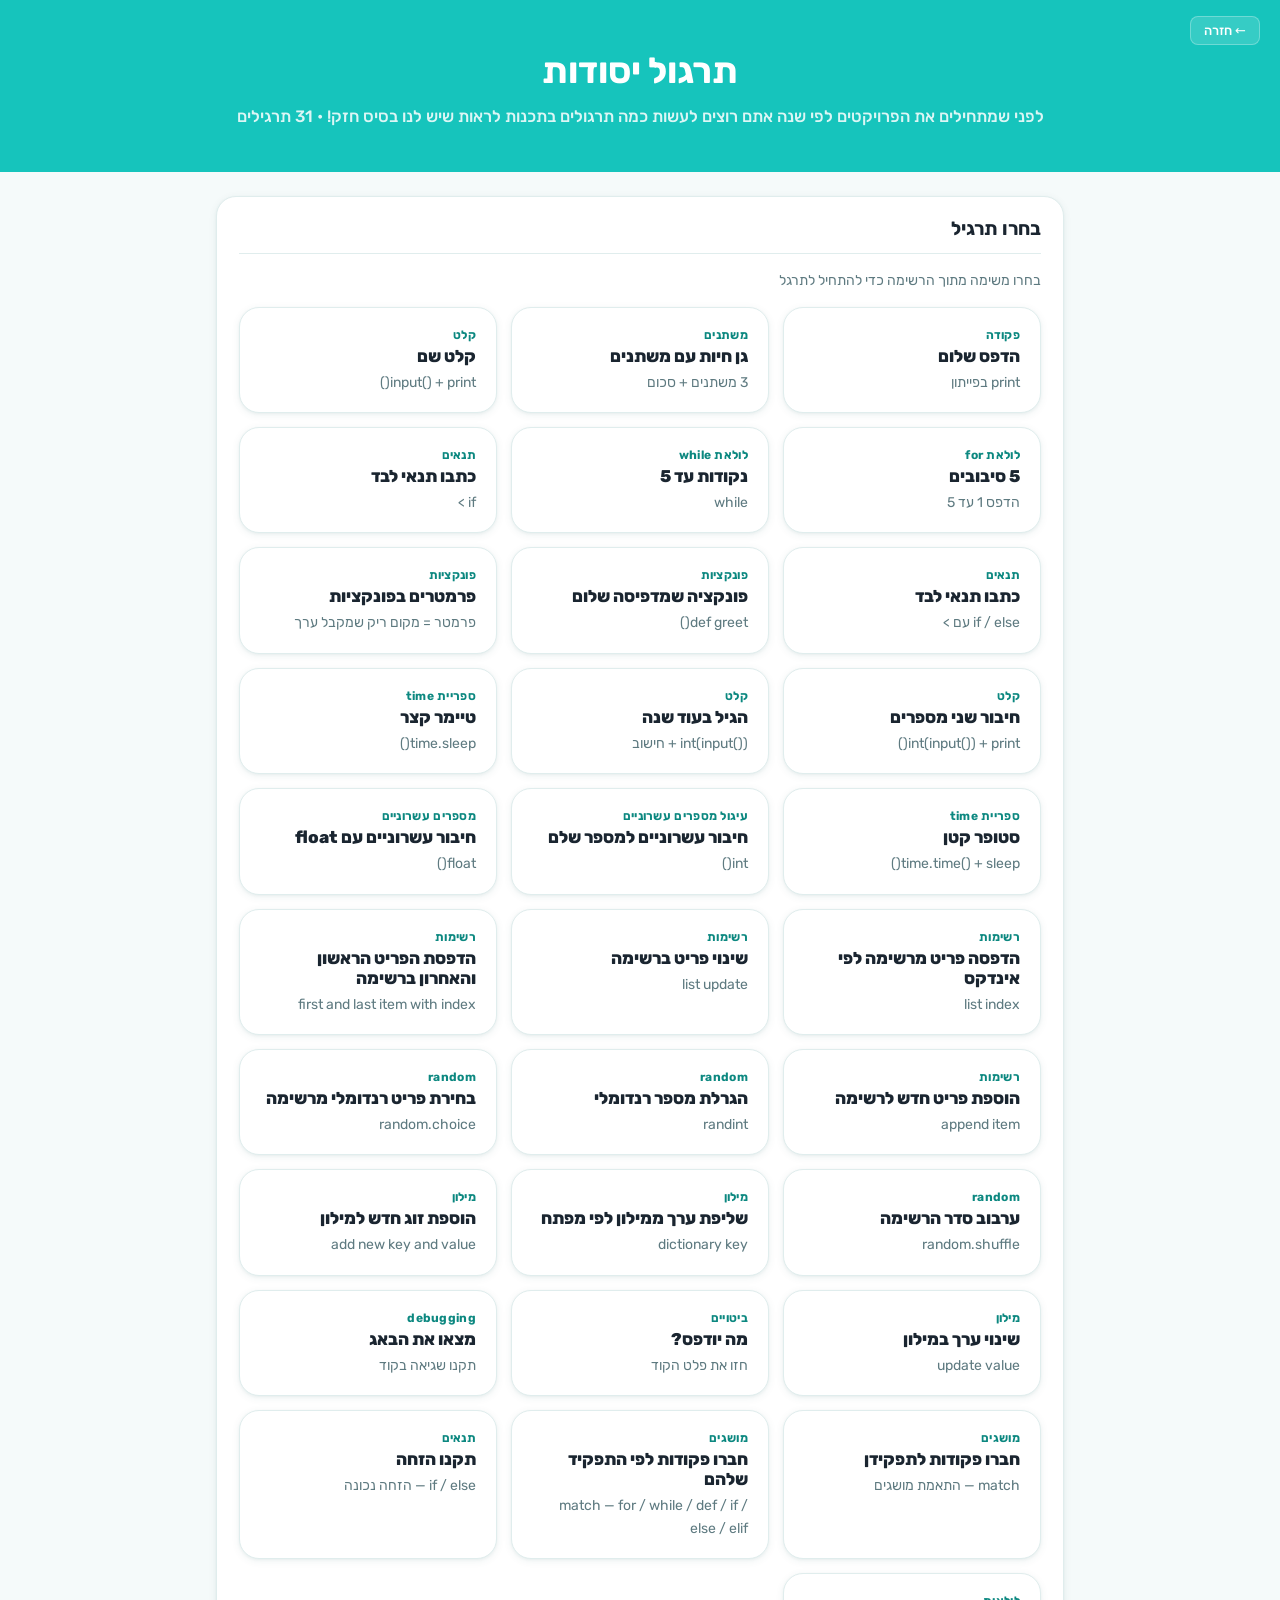
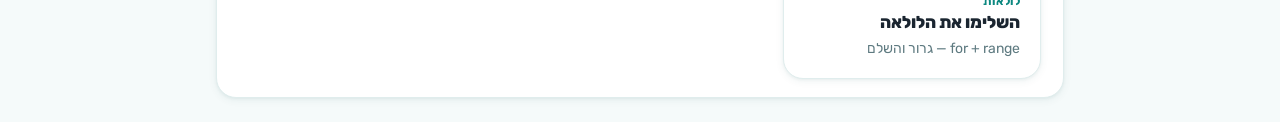
==== category.html @ e2190f3b "Add files via upload" ====
<!doctype html>
<html lang="he" dir="rtl">
<head>
  <meta charset="utf-8" />
  <meta name="viewport" content="width=device-width,initial-scale=1" />
  <title>בחירת תרגיל</title>
  <link rel="preconnect" href="https://fonts.googleapis.com" />
  <link rel="preconnect" href="https://fonts.gstatic.com" crossorigin />
  <link href="https://fonts.googleapis.com/css2?family=Rubik:wght@400;500;700;900&display=swap" rel="stylesheet" />
  <link rel="stylesheet" href="css/style.css" />
</head>
<body>
  <header class="top">
    <a class="link topBack" href="./index.html" onclick="if(history.length>1){history.back();return false}">← חזרה</a>
    <h1 id="catTitle">בחירת תרגיל</h1>
    <p id="catSub" class="sub"></p>
  </header>

  <main class="container">
    <section class="card">
      <h2>בחרו תרגיל</h2>
      <p class="mini" style="margin: 0 0 18px;">בחרו משימה מתוך הרשימה כדי להתחיל לתרגל</p>
      <div id="list" class="grid"></div>
    </section>
  </main>

  <script defer src="data/challenges.js"></script>
  <script defer src="js/category.js"></script>
</body>
</html>
---- css/style.css ----
/* =====================================================
   style.css — MindPlay-style: teal brand + yellow accent
   Hebrew RTL | Kids Programming Platform
   ===================================================== */

:root {
  /* === Teal — main brand color === */
  --teal:        #16C4BC;
  --tealDark:    #0FA59E;
  --tealDarker:  #0C8880;
  --tealBg:      #EAFAFA;
  --tealBorder:  #A5E8E5;

  /* === Yellow — highlight / CTA === */
  --yellow:       #FFD600;
  --yellowHover:  #F5CC00;
  --yellowShadow: #C9A800;
  --yellowText:   #1A1200;
  --yellowBg:     #FFFBE6;
  --yellowBorder: #FFE566;

  /* === Backgrounds === */
  --bg:      #F5FAFA;
  --surface: #FFFFFF;
  --surface2:#F0F7F7;

  /* === Text === */
  --text:   #1A2530;
  --muted:  #5E7A80;
  --muted2: #96B0B5;

  /* === Borders === */
  --border:      #E0EDED;
  --borderHover: #B5D5D5;

  /* === Shadows === */
  --shadow:   0 2px 8px rgba(10,80,80,.07), 0 1px 3px rgba(10,80,80,.05);
  --shadowMd: 0 6px 20px rgba(10,80,80,.10);
  --shadowLg: 0 14px 40px rgba(10,80,80,.13);

  /* === Radii === */
  --r-xl: 20px;
  --r-lg: 14px;
  --r-sm: 8px;

  /* === Status === */
  --good: #059669;
  --warn: #D97706;
  --bad:  #DC2626;

  /* === Category accent colors (for card side-strips) === */
  --cat-basics:      #3B82F6;
  --cat-projects-y1: #10B981;
  --cat-projects-y2: #8B5CF6;
  --cat-projects-y3: #0891B2;
  --cat-mini:        #F59E0B;

  /* Active group accent */
  --accent:       var(--cat-basics);
  --accentBg:     rgba(59,130,246,.08);
  --accentBorder: rgba(59,130,246,.25);
}

body[data-group="basics"]       { --accent: var(--cat-basics);      --accentBg: rgba(59,130,246,.08);  --accentBorder: rgba(59,130,246,.28);  }
body[data-group="projects_y1"]  { --accent: var(--cat-projects-y1); --accentBg: rgba(16,185,129,.08);  --accentBorder: rgba(16,185,129,.28);  }
body[data-group="projects_y2"]  { --accent: var(--cat-projects-y2); --accentBg: rgba(139,92,246,.08);  --accentBorder: rgba(139,92,246,.28);  }
body[data-group="projects_y3"]  { --accent: var(--cat-projects-y3); --accentBg: rgba(8,145,178,.08);   --accentBorder: rgba(8,145,178,.28);   }
body[data-group="mini_projects"] { --accent: var(--cat-mini);        --accentBg: rgba(245,158,11,.08);  --accentBorder: rgba(245,158,11,.28);  }

/* ===== Base ===== */
*, *::before, *::after { box-sizing: border-box; }

body {
  margin: 0;
  font-family: "Rubik", system-ui, Arial;
  color: var(--text);
  background: var(--bg);
  min-height: 100vh;
}

/* ===== Header — teal background ===== */
.top {
  position: relative;
  padding: 48px 24px 40px;
  background: var(--teal);
  text-align: center;
}

/* Back button — absolute top corner (RTL: inline-start = right side) */
.topBack {
  position: absolute;
  top: 16px;
  inset-inline-start: 20px;
}

h1, h2, h3 { margin: 0 0 8px; line-height: 1.25; }

h1 {
  font-size: clamp(22px, 3.5vw, 36px);
  font-weight: 700;
  color: #FFFFFF;
}

/* Home page hero */
body.home .top { padding: 44px 24px 40px; }
body.home .top h1 {
  color: #FFFFFF;
  font-size: clamp(28px, 4.5vw, 48px);
  font-weight: 600;
  line-height: 1.2;
}
body.home .top .sub {
  text-align: center;
  max-width: 920px;
  margin: 20px auto 0;
  font-size: 18px;
  font-weight: 400;
  line-height: 1.65;
}

/* Challenge/category page: white title */
body[data-group] .top h1  { color: #FFFFFF; }
body[data-group] #catTitle { color: #FFFFFF; }
body[data-group] #catSub   { color: rgba(255,255,255,.85); }

h2 { font-size: 16px; font-weight: 600; }
h3 { font-size: 14.5px; font-weight: 500; }

.sub {
  color: rgba(255,255,255,.92);
  margin: 10px 0 0;
  font-size: 16.5px;
  font-weight: 500;
  line-height: 1.75;
}

/* ===== Layout ===== */
.container {
  max-width: 880px;
  margin: 0 auto;
  padding: 24px 16px;
  display: grid;
  gap: 14px;
}

/* ===== Cards ===== */
.card {
  background: var(--surface);
  border: 1.5px solid var(--border);
  border-radius: var(--r-xl);
  padding: 20px 22px 18px;
  box-shadow: var(--shadow);
}

/* Section h2 — flat section header with bottom divider, not interactive */
.card h2 {
  display: block;
  font-size: 19px;
  font-weight: 700;
  color: var(--text);
  letter-spacing: .1px;
  margin: 0 0 18px;
  padding-bottom: 12px;
  border-bottom: 1.5px solid var(--border);
  cursor: default;
  user-select: none;
}

/* When h2 follows a badge row */
.card .row:first-child { margin-top: 0; }
.card .row + h2 { margin-top: 10px; }

/* Colored top accent strip per section type (replaces side borders) */
.card--explain  { border-top: 3px solid var(--teal); }
.card--task     { border-top: 3px solid #F59E0B; }
.card--practice { border-top: 3px solid var(--teal); }
.card--code     { border-top: 3px solid var(--cat-projects-y2); }

/* ===== Text ===== */
.text { color: var(--muted); line-height: 1.85; font-size: 16px; }
.mini { color: var(--muted); font-size: 14px; }

.row {
  display: flex;
  gap: 8px;
  align-items: center;
  flex-wrap: wrap;
  margin-top: 12px;
}

/* ===== Badges — flat metadata chip, not clickable ===== */
.badge {
  display: inline-flex;
  align-items: center;
  gap: 5px;
  padding: 3px 10px;
  border-radius: 6px;
  background: var(--tealBg);
  color: var(--tealDarker);
  font-weight: 600;
  font-size: 12px;
}

/* ===== Feedback area — pre-reserves space so הבא button doesn't jump ===== */
.feedbackArea {
  min-height: 58px;
  margin-top: 10px;
}

/* ===== Buttons ===== */
.btn {
  border: none;
  border-radius: 999px;
  padding: 11px 22px;
  font-weight: 600;
  font-size: 14px;
  font-family: "Rubik", system-ui, Arial;
  cursor: pointer;
  color: #fff;
  background: var(--teal);
  box-shadow: 0 3px 0 var(--tealDarker);
  transition: transform .1s ease, box-shadow .1s ease, filter .1s ease;
}
.btn:hover  { filter: brightness(1.05); transform: translateY(-1px); }
.btn:active { transform: translateY(2px); box-shadow: none; filter: brightness(.96); }

.btnGhost {
  background: var(--surface);
  border: 1.5px solid var(--border);
  color: var(--muted);
  box-shadow: var(--shadow);
}
.btnGhost:hover {
  border-color: var(--teal);
  color: var(--tealDarker);
  background: var(--tealBg);
  filter: none;
  box-shadow: var(--shadow);
}

/* Next / CTA button — yellow */
.btnGreen {
  background: var(--yellow);
  color: var(--yellowText);
  box-shadow: 0 3px 0 var(--yellowShadow);
}
.btnGreen:hover { filter: brightness(1.04); }

/* ===== Link (back button) — on teal header ===== */
.link {
  display: inline-flex;
  align-items: center;
  gap: 6px;
  padding: 6px 13px;
  border-radius: var(--r-sm);
  background: rgba(255,255,255,.14);
  border: 1.5px solid rgba(255,255,255,.28);
  color: #FFFFFF;
  text-decoration: none;
  font-weight: 500;
  font-size: 13px;
  transition: background .13s, border-color .13s;
}
.link:hover { background: rgba(255,255,255,.24); border-color: rgba(255,255,255,.48); }

/* ===== Tile grid ===== */
.grid {
  display: grid;
  grid-template-columns: repeat(auto-fit, minmax(240px, 1fr));
  gap: 14px;
}

.tile {
  background: var(--surface);
  border: 1.5px solid var(--border);
  border-radius: var(--r-xl);
  padding: 20px 20px 18px;
  cursor: pointer;
  text-decoration: none;
  color: inherit;
  text-align: right;
  box-shadow: var(--shadow);
  position: relative;
  overflow: hidden;
  transition: transform .18s ease, box-shadow .18s ease, border-color .18s ease;
}
.tile:hover {
  transform: translateY(-4px);
  box-shadow: var(--shadowLg);
  border-color: var(--teal);
}

/* Colored top strip */
.catTile::before {
  content: "";
  position: absolute;
  top: 0; left: 0; right: 0;
  height: 5px;
  background: var(--teal);
  border-radius: var(--r-xl) var(--r-xl) 0 0;
}
.catTile[data-variant="projects_y1"]::before  { background: var(--cat-projects-y1); }
.catTile[data-variant="projects_y2"]::before  { background: var(--cat-projects-y2); }
.catTile[data-variant="projects_y3"]::before  { background: var(--cat-projects-y3); }
.catTile[data-variant="mini_projects"]::before { background: var(--cat-mini); }

.tile .tag  { color: var(--tealDarker); font-size: 12px; font-weight: 700; letter-spacing: .3px; }
.tile .name { font-weight: 800; font-size: 17px; margin-top: 4px; color: var(--text); }
.tile .desc { color: var(--muted); font-size: 14px; margin-top: 6px; line-height: 1.6; }

.catTop {
  display: flex;
  gap: 12px;
  align-items: center;
  margin-bottom: 10px;
  margin-top: 6px;
}
.catIcon {
  width: 50px; height: 50px;
  border-radius: 14px;
  display: grid;
  place-items: center;
  font-size: 28px;
  background: var(--tealBg);
  border: 1.5px solid var(--tealBorder);
  flex-shrink: 0;
}
.catTile[data-variant="projects_y1"] .catIcon { background: rgba(16,185,129,.10);  border-color: rgba(16,185,129,.30); }
.catTile[data-variant="projects_y2"] .catIcon { background: rgba(139,92,246,.10);  border-color: rgba(139,92,246,.30); }
.catTile[data-variant="projects_y3"] .catIcon { background: rgba(8,145,178,.10);   border-color: rgba(8,145,178,.30);  }
.catTile[data-variant="mini_projects"] .catIcon { background: rgba(245,158,11,.10); border-color: rgba(245,158,11,.30); }

/* ===== Code areas (keep dark — standard) ===== */
.editor {
  width: 100%;
  min-height: 190px;
  border-radius: var(--r-lg);
  border: 1.5px solid #2D3748;
  background: #1A202C;
  color: #E2E8F0;
  padding: 14px;
  box-shadow: inset 0 2px 8px rgba(0,0,0,.20);
  font-family: ui-monospace, SFMono-Regular, Menlo, Monaco, Consolas, monospace;
  font-size: 14px;
  direction: ltr;
  text-align: left;
  unicode-bidi: plaintext;
  resize: vertical;
}

.output {
  background: #1A202C;
  border: 1.5px solid #2D3748;
  border-radius: var(--r-lg);
  padding: 12px 14px;
  min-height: 70px;
  overflow: auto;
  color: #E2E8F0;
  direction: ltr;
  text-align: left;
  unicode-bidi: plaintext;
  font-family: ui-monospace, Menlo, Consolas, monospace;
  font-size: 13.5px;
}

pre, code {
  direction: ltr;
  text-align: left;
  unicode-bidi: plaintext;
  font-family: ui-monospace, Menlo, Consolas, monospace;
}

code {
  background: var(--tealBg);
  color: var(--tealDarker);
  padding: 2px 6px;
  border-radius: 5px;
  font-size: .91em;
  border: 1px solid var(--tealBorder);
}

/* ===== Hint / Solution ===== */
.hint {
  margin-top: 12px;
  border-radius: var(--r-lg);
  padding: 12px 16px;
  border: 1.5px solid var(--yellowBorder);
  background: var(--yellowBg);
  color: var(--yellowText);
  font-size: 14px;
  line-height: 1.75;
}
.solution {
  margin-top: 12px;
  border-radius: var(--r-lg);
  padding: 12px 16px;
  border: 1.5px solid var(--border);
  background: var(--surface2);
  color: var(--text);
  font-size: 13.5px;
  line-height: 1.75;
}

.hidden { display: none; }

/* ===== Status ===== */
.status { font-weight: 800; min-height: 22px; font-size: 14px; }
.status.good { color: var(--good); }
.status.bad  { color: var(--bad);  }

/* ===== Run bar ===== */
.runBar { margin-top: 12px; display: flex; flex-direction: column; gap: 10px; }
.runButtonsRow {
  display: flex;
  align-items: center;
  justify-content: space-between;
  gap: 10px;
  width: 100%;
  flex-wrap: wrap;
}
.runLeft, .runRight { display: flex; align-items: center; gap: 8px; flex-wrap: wrap; }

/* ===== Drag & Drop / Order ===== */
.orderWrap { display: grid; gap: 8px; margin-top: 10px; }

.orderItem {
  display: flex;
  align-items: center;
  gap: 10px;
  padding: 10px 14px;
  border-radius: var(--r-lg);
  border: 1.5px solid var(--border);
  background: var(--surface);
  box-shadow: var(--shadow);
  cursor: grab;
  user-select: none;
  transition: box-shadow .12s, border-color .12s, transform .12s;
}
.orderItem:active { cursor: grabbing; }
.orderItem:hover  { box-shadow: var(--shadowMd); border-color: var(--teal); transform: translateY(-1px); }

.orderGrip {
  width: 32px; height: 32px;
  border-radius: 9px;
  border: 1.5px solid var(--yellowBorder);
  background: var(--yellowBg);
  display: grid;
  place-items: center;
  font-weight: 900;
  color: var(--yellowText);
  font-size: 13px;
  flex-shrink: 0;
}

.orderCode {
  flex: 1;
  font-size: 14px;
  color: var(--text);
  direction: ltr;
  text-align: left;
  unicode-bidi: plaintext;
  font-family: ui-monospace, Menlo, Consolas, monospace;
}

/* Match rows: disable drag hover effects */
.orderItem.matchRow:hover {
  transform: none;
  border-color: var(--border);
  box-shadow: var(--shadow);
}

.orderItem.dragOver {
  outline: 2px dashed var(--teal);
  outline-offset: 2px;
  background: var(--tealBg);
}

.orderActions {
  display: flex;
  justify-content: flex-end;
  margin-top: 10px;
  gap: 8px;
}

/* ===== Progress dots ===== */
#progressDots { display: flex; gap: 6px; justify-content: center; margin-top: 10px; flex-wrap: wrap; }
.dot {
  width: 10px; height: 10px;
  border-radius: 50%;
  background: var(--border);
  transition: background .2s, transform .2s;
  flex-shrink: 0;
}
.dot.done    { background: var(--teal); }
.dot.current { background: var(--yellow); transform: scale(1.3); box-shadow: 0 0 0 3px var(--yellowBg); }
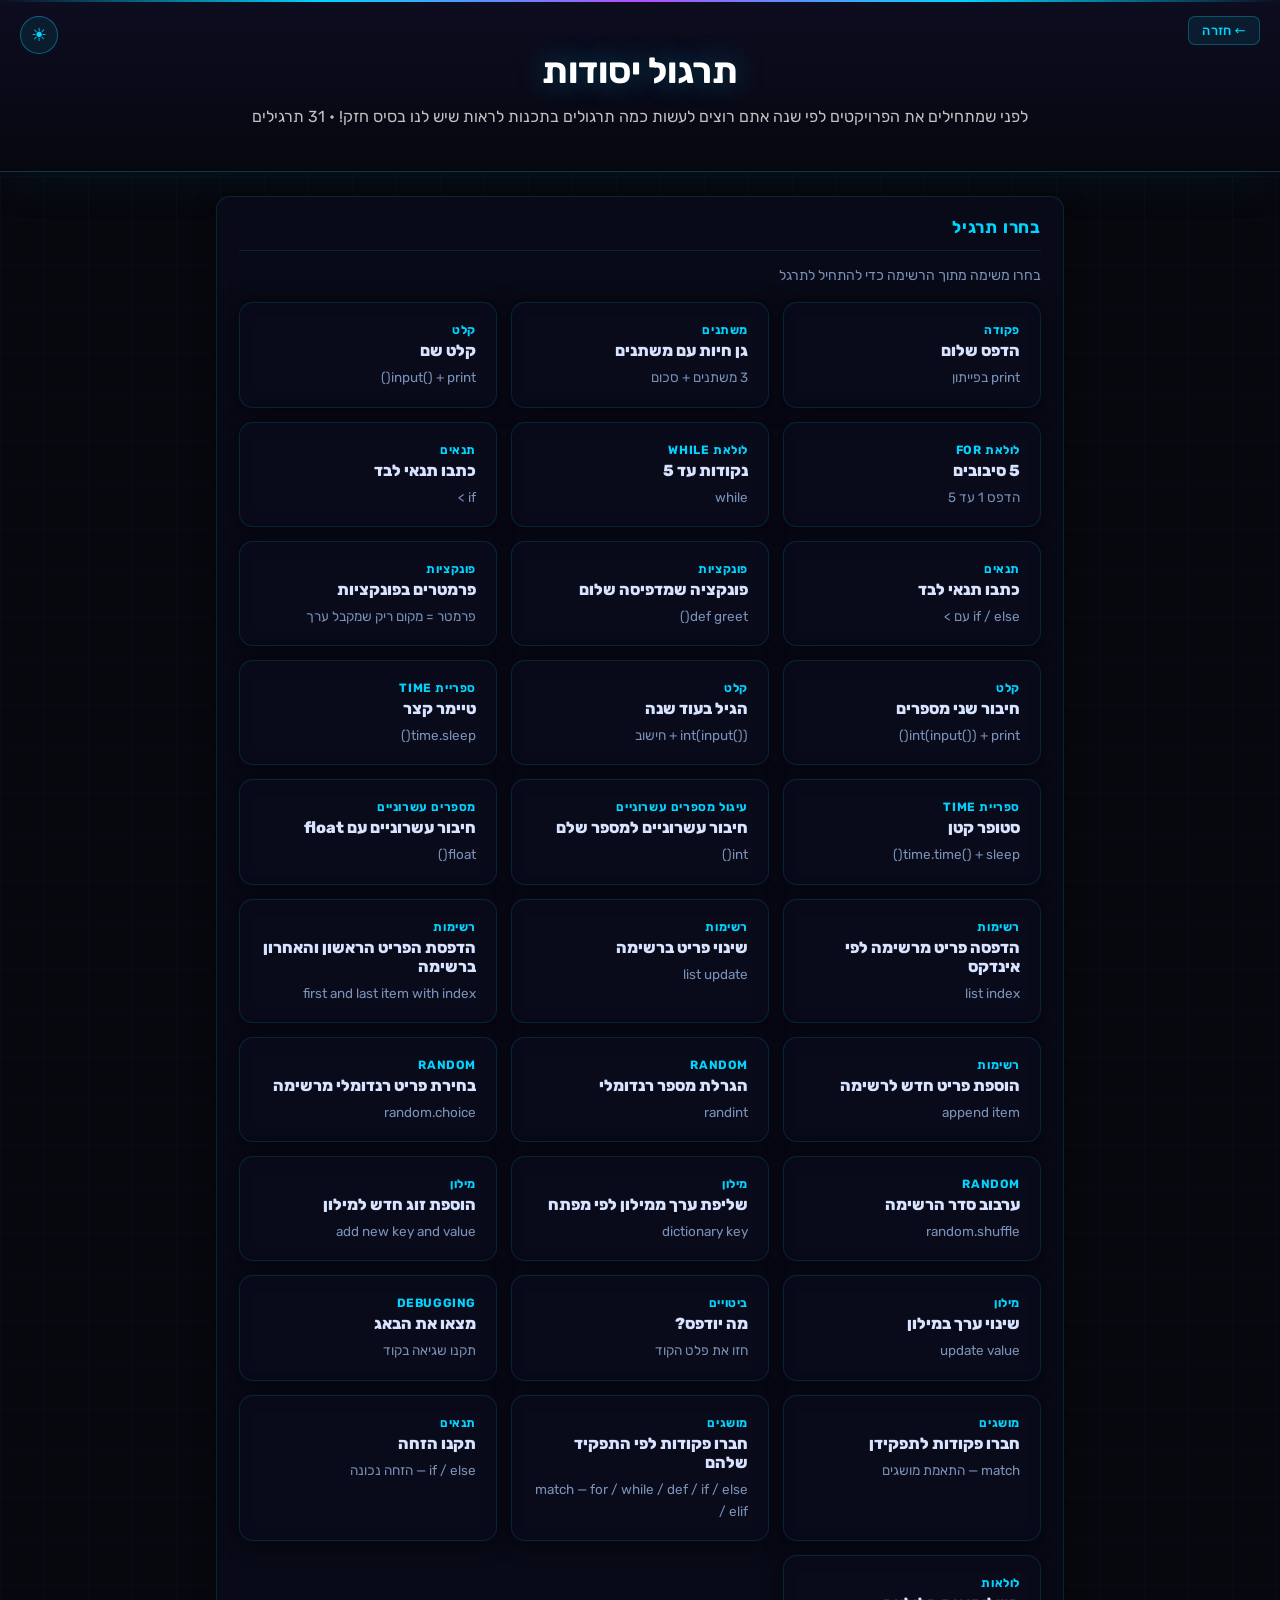
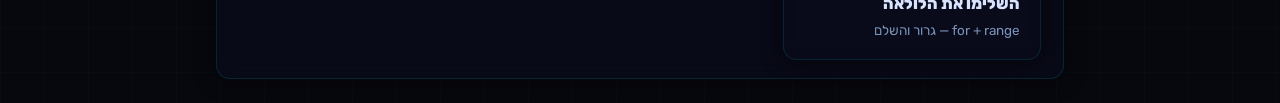
==== commit 34b0ee3a: "Add dark/light theme toggle button - New js/theme.js: injects ☀/🌑 toggle button into every page head" ====
--- a/category.html
+++ b/category.html
@@ -8,6 +8,7 @@
   <link rel="preconnect" href="https://fonts.gstatic.com" crossorigin />
   <link href="https://fonts.googleapis.com/css2?family=Rubik:wght@400;500;700;900&display=swap" rel="stylesheet" />
   <link rel="stylesheet" href="css/style.css" />
+  <script>document.documentElement.setAttribute("data-theme",localStorage.getItem("mindplay-theme")||"dark");</script>
 </head>
 <body>
   <header class="top">
@@ -26,5 +27,6 @@
 
   <script defer src="data/challenges.js"></script>
   <script defer src="js/category.js"></script>
+  <script src="js/theme.js"></script>
 </body>
 </html>
--- a/css/style.css
+++ b/css/style.css
@@ -1,71 +1,71 @@
 /* =====================================================
-   style.css — MindPlay-style: teal brand + yellow accent
+   style.css — Futuristic Black Design
    Hebrew RTL | Kids Programming Platform
    ===================================================== */
 
 :root {
-  /* === Teal — main brand color === */
-  --teal:        #16C4BC;
-  --tealDark:    #0FA59E;
-  --tealDarker:  #0C8880;
-  --tealBg:      #EAFAFA;
-  --tealBorder:  #A5E8E5;
-
-  /* === Yellow — highlight / CTA === */
-  --yellow:       #FFD600;
-  --yellowHover:  #F5CC00;
-  --yellowShadow: #C9A800;
-  --yellowText:   #1A1200;
-  --yellowBg:     #FFFBE6;
-  --yellowBorder: #FFE566;
+  /* === Neon Cyan — main brand color === */
+  --teal:        #00D4FF;
+  --tealDark:    #00AACC;
+  --tealDarker:  #0088AA;
+  --tealBg:      rgba(0,212,255,.07);
+  --tealBorder:  rgba(0,212,255,.25);
+
+  /* === Neon Gold — highlight / CTA === */
+  --yellow:       #FFE500;
+  --yellowHover:  #FFD000;
+  --yellowShadow: rgba(255,229,0,.5);
+  --yellowText:   #0A0A0F;
+  --yellowBg:     rgba(255,229,0,.08);
+  --yellowBorder: rgba(255,229,0,.30);
 
   /* === Backgrounds === */
-  --bg:      #F5FAFA;
-  --surface: #FFFFFF;
-  --surface2:#F0F7F7;
+  --bg:      #07070E;
+  --surface: rgba(255,255,255,.03);
+  --surface2: rgba(255,255,255,.015);
 
   /* === Text === */
-  --text:   #1A2530;
-  --muted:  #5E7A80;
-  --muted2: #96B0B5;
+  --text:   #D8E4FF;
+  --muted:  #7A92B8;
+  --muted2: #4A607A;
 
   /* === Borders === */
-  --border:      #E0EDED;
-  --borderHover: #B5D5D5;
-
-  /* === Shadows === */
-  --shadow:   0 2px 8px rgba(10,80,80,.07), 0 1px 3px rgba(10,80,80,.05);
-  --shadowMd: 0 6px 20px rgba(10,80,80,.10);
-  --shadowLg: 0 14px 40px rgba(10,80,80,.13);
+  --border:      rgba(0,212,255,.13);
+  --borderHover: rgba(0,212,255,.45);
+
+  /* === Shadows (neon glow) === */
+  --shadow:   0 2px 20px rgba(0,0,0,.6), 0 0 1px rgba(0,212,255,.15);
+  --shadowMd: 0 6px 30px rgba(0,0,0,.7), 0 0 20px rgba(0,212,255,.12);
+  --shadowLg: 0 14px 50px rgba(0,0,0,.8), 0 0 40px rgba(0,212,255,.18);
 
   /* === Radii === */
-  --r-xl: 20px;
-  --r-lg: 14px;
-  --r-sm: 8px;
+  --r-xl: 14px;
+  --r-lg: 10px;
+  --r-sm: 7px;
 
   /* === Status === */
-  --good: #059669;
-  --warn: #D97706;
-  --bad:  #DC2626;
-
-  /* === Category accent colors (for card side-strips) === */
-  --cat-basics:      #3B82F6;
-  --cat-projects-y1: #10B981;
-  --cat-projects-y2: #8B5CF6;
-  --cat-projects-y3: #0891B2;
-  --cat-mini:        #F59E0B;
+  --good: #00FF88;
+  --warn: #FFB800;
+  --bad:  #FF4466;
+
+  /* === Category accent colors (neon) === */
+  --cat-basics:       #00D4FF;
+  --cat-projects-y1:  #00FF88;
+  --cat-projects-y2:  #B44FFF;
+  --cat-projects-y3:  #00AAFF;
+  --cat-mini:         #FF8C00;
 
   /* Active group accent */
   --accent:       var(--cat-basics);
-  --accentBg:     rgba(59,130,246,.08);
-  --accentBorder: rgba(59,130,246,.25);
-}
-
-body[data-group="basics"]       { --accent: var(--cat-basics);      --accentBg: rgba(59,130,246,.08);  --accentBorder: rgba(59,130,246,.28);  }
-body[data-group="projects_y1"]  { --accent: var(--cat-projects-y1); --accentBg: rgba(16,185,129,.08);  --accentBorder: rgba(16,185,129,.28);  }
-body[data-group="projects_y2"]  { --accent: var(--cat-projects-y2); --accentBg: rgba(139,92,246,.08);  --accentBorder: rgba(139,92,246,.28);  }
-body[data-group="projects_y3"]  { --accent: var(--cat-projects-y3); --accentBg: rgba(8,145,178,.08);   --accentBorder: rgba(8,145,178,.28);   }
-body[data-group="mini_projects"] { --accent: var(--cat-mini);        --accentBg: rgba(245,158,11,.08);  --accentBorder: rgba(245,158,11,.28);  }
+  --accentBg:     rgba(0,212,255,.07);
+  --accentBorder: rgba(0,212,255,.25);
+}
+
+body[data-group="basics"]        { --accent: var(--cat-basics);      --accentBg: rgba(0,212,255,.07);   --accentBorder: rgba(0,212,255,.28);   }
+body[data-group="projects_y1"]   { --accent: var(--cat-projects-y1); --accentBg: rgba(0,255,136,.07);   --accentBorder: rgba(0,255,136,.28);   }
+body[data-group="projects_y2"]   { --accent: var(--cat-projects-y2); --accentBg: rgba(180,79,255,.07);  --accentBorder: rgba(180,79,255,.28);  }
+body[data-group="projects_y3"]   { --accent: var(--cat-projects-y3); --accentBg: rgba(0,170,255,.07);   --accentBorder: rgba(0,170,255,.28);   }
+body[data-group="mini_projects"] { --accent: var(--cat-mini);        --accentBg: rgba(255,140,0,.07);   --accentBorder: rgba(255,140,0,.28);   }
 
 /* ===== Base ===== */
 *, *::before, *::after { box-sizing: border-box; }
@@ -75,15 +75,36 @@
   font-family: "Rubik", system-ui, Arial;
   color: var(--text);
   background: var(--bg);
+  background-image:
+    linear-gradient(rgba(0,212,255,.025) 1px, transparent 1px),
+    linear-gradient(90deg, rgba(0,212,255,.025) 1px, transparent 1px);
+  background-size: 44px 44px;
   min-height: 100vh;
 }
 
-/* ===== Header — teal background ===== */
+/* ===== Header — futuristic dark ===== */
 .top {
   position: relative;
   padding: 48px 24px 40px;
-  background: var(--teal);
+  background: linear-gradient(180deg, #0D0D20 0%, #070710 100%);
   text-align: center;
+  border-bottom: 1px solid rgba(0,212,255,.2);
+  box-shadow: 0 0 60px rgba(0,212,255,.08);
+}
+
+/* Animated top glow line */
+.top::before {
+  content: "";
+  position: absolute;
+  top: 0; left: 0; right: 0;
+  height: 2px;
+  background: linear-gradient(90deg, transparent, #00D4FF, #B44FFF, #00D4FF, transparent);
+  animation: glowLine 4s ease-in-out infinite;
+}
+
+@keyframes glowLine {
+  0%, 100% { opacity: .6; }
+  50%       { opacity: 1; }
 }
 
 /* Back button — absolute top corner (RTL: inline-start = right side) */
@@ -99,21 +120,26 @@
   font-size: clamp(22px, 3.5vw, 36px);
   font-weight: 700;
   color: #FFFFFF;
+  text-shadow: 0 0 30px rgba(0,212,255,.4);
 }
 
 /* Home page hero */
 body.home .top { padding: 44px 24px 40px; }
 body.home .top h1 {
-  color: #FFFFFF;
+  background: linear-gradient(135deg, #00D4FF 0%, #B44FFF 50%, #00D4FF 100%);
+  -webkit-background-clip: text;
+  -webkit-text-fill-color: transparent;
+  background-clip: text;
   font-size: clamp(28px, 4.5vw, 48px);
-  font-weight: 600;
+  font-weight: 700;
   line-height: 1.2;
+  filter: drop-shadow(0 0 20px rgba(0,212,255,.4));
 }
 body.home .top .sub {
   text-align: center;
   max-width: 920px;
   margin: 20px auto 0;
-  font-size: 18px;
+  font-size: 17px;
   font-weight: 400;
   line-height: 1.65;
 }
@@ -121,16 +147,16 @@
 /* Challenge/category page: white title */
 body[data-group] .top h1  { color: #FFFFFF; }
 body[data-group] #catTitle { color: #FFFFFF; }
-body[data-group] #catSub   { color: rgba(255,255,255,.85); }
+body[data-group] #catSub   { color: rgba(255,255,255,.75); }
 
 h2 { font-size: 16px; font-weight: 600; }
 h3 { font-size: 14.5px; font-weight: 500; }
 
 .sub {
-  color: rgba(255,255,255,.92);
+  color: rgba(180,210,255,.80);
   margin: 10px 0 0;
-  font-size: 16.5px;
-  font-weight: 500;
+  font-size: 16px;
+  font-weight: 400;
   line-height: 1.75;
 }
 
@@ -145,23 +171,31 @@
 
 /* ===== Cards ===== */
 .card {
-  background: var(--surface);
-  border: 1.5px solid var(--border);
+  background: rgba(10,12,28,.7);
+  border: 1px solid var(--border);
   border-radius: var(--r-xl);
   padding: 20px 22px 18px;
   box-shadow: var(--shadow);
-}
-
-/* Section h2 — flat section header with bottom divider, not interactive */
+  backdrop-filter: blur(12px);
+  -webkit-backdrop-filter: blur(12px);
+  transition: border-color .2s, box-shadow .2s;
+}
+.card:hover {
+  border-color: rgba(0,212,255,.25);
+  box-shadow: var(--shadowMd);
+}
+
+/* Section h2 — flat section header */
 .card h2 {
   display: block;
-  font-size: 19px;
+  font-size: 17px;
   font-weight: 700;
-  color: var(--text);
-  letter-spacing: .1px;
-  margin: 0 0 18px;
+  color: var(--teal);
+  letter-spacing: .8px;
+  text-transform: uppercase;
+  margin: 0 0 16px;
   padding-bottom: 12px;
-  border-bottom: 1.5px solid var(--border);
+  border-bottom: 1px solid var(--border);
   cursor: default;
   user-select: none;
 }
@@ -170,11 +204,11 @@
 .card .row:first-child { margin-top: 0; }
 .card .row + h2 { margin-top: 10px; }
 
-/* Colored top accent strip per section type (replaces side borders) */
-.card--explain  { border-top: 3px solid var(--teal); }
-.card--task     { border-top: 3px solid #F59E0B; }
-.card--practice { border-top: 3px solid var(--teal); }
-.card--code     { border-top: 3px solid var(--cat-projects-y2); }
+/* Colored neon top accent strip per section type */
+.card--explain  { border-top: 2px solid var(--teal);           box-shadow: var(--shadow), 0 -4px 20px rgba(0,212,255,.1); }
+.card--task     { border-top: 2px solid #FF8C00;                box-shadow: var(--shadow), 0 -4px 20px rgba(255,140,0,.1); }
+.card--practice { border-top: 2px solid var(--teal);           box-shadow: var(--shadow), 0 -4px 20px rgba(0,212,255,.1); }
+.card--code     { border-top: 2px solid var(--cat-projects-y2); box-shadow: var(--shadow), 0 -4px 20px rgba(180,79,255,.1); }
 
 /* ===== Text ===== */
 .text { color: var(--muted); line-height: 1.85; font-size: 16px; }
@@ -188,7 +222,7 @@
   margin-top: 12px;
 }
 
-/* ===== Badges — flat metadata chip, not clickable ===== */
+/* ===== Badges ===== */
 .badge {
   display: inline-flex;
   align-items: center;
@@ -196,12 +230,14 @@
   padding: 3px 10px;
   border-radius: 6px;
   background: var(--tealBg);
-  color: var(--tealDarker);
+  border: 1px solid var(--tealBorder);
+  color: var(--teal);
   font-weight: 600;
   font-size: 12px;
-}
-
-/* ===== Feedback area — pre-reserves space so הבא button doesn't jump ===== */
+  letter-spacing: .3px;
+}
+
+/* ===== Feedback area ===== */
 .feedbackArea {
   min-height: 58px;
   margin-top: 10px;
@@ -209,59 +245,75 @@
 
 /* ===== Buttons ===== */
 .btn {
-  border: none;
-  border-radius: 999px;
-  padding: 11px 22px;
+  border: 1px solid rgba(0,212,255,.5);
+  border-radius: var(--r-sm);
+  padding: 10px 22px;
   font-weight: 600;
   font-size: 14px;
   font-family: "Rubik", system-ui, Arial;
+  letter-spacing: .4px;
   cursor: pointer;
-  color: #fff;
-  background: var(--teal);
-  box-shadow: 0 3px 0 var(--tealDarker);
-  transition: transform .1s ease, box-shadow .1s ease, filter .1s ease;
-}
-.btn:hover  { filter: brightness(1.05); transform: translateY(-1px); }
-.btn:active { transform: translateY(2px); box-shadow: none; filter: brightness(.96); }
+  color: var(--teal);
+  background: rgba(0,212,255,.08);
+  box-shadow: 0 0 12px rgba(0,212,255,.15), inset 0 0 12px rgba(0,212,255,.04);
+  transition: background .15s, box-shadow .15s, transform .1s, border-color .15s;
+}
+.btn:hover {
+  background: rgba(0,212,255,.16);
+  border-color: rgba(0,212,255,.8);
+  box-shadow: 0 0 24px rgba(0,212,255,.35), inset 0 0 16px rgba(0,212,255,.08);
+  transform: translateY(-1px);
+}
+.btn:active { transform: translateY(1px); box-shadow: 0 0 8px rgba(0,212,255,.2); }
 
 .btnGhost {
-  background: var(--surface);
-  border: 1.5px solid var(--border);
+  background: rgba(255,255,255,.04);
+  border: 1px solid rgba(255,255,255,.12);
   color: var(--muted);
-  box-shadow: var(--shadow);
+  box-shadow: none;
 }
 .btnGhost:hover {
-  border-color: var(--teal);
-  color: var(--tealDarker);
-  background: var(--tealBg);
-  filter: none;
-  box-shadow: var(--shadow);
-}
-
-/* Next / CTA button — yellow */
+  border-color: rgba(0,212,255,.45);
+  color: var(--teal);
+  background: rgba(0,212,255,.06);
+  box-shadow: 0 0 14px rgba(0,212,255,.18);
+}
+
+/* Next / CTA button — neon gold */
 .btnGreen {
-  background: var(--yellow);
-  color: var(--yellowText);
-  box-shadow: 0 3px 0 var(--yellowShadow);
-}
-.btnGreen:hover { filter: brightness(1.04); }
-
-/* ===== Link (back button) — on teal header ===== */
+  background: rgba(255,229,0,.1);
+  border-color: rgba(255,229,0,.5);
+  color: var(--yellow);
+  box-shadow: 0 0 14px rgba(255,229,0,.2), inset 0 0 10px rgba(255,229,0,.05);
+}
+.btnGreen:hover {
+  background: rgba(255,229,0,.18);
+  border-color: rgba(255,229,0,.8);
+  box-shadow: 0 0 28px rgba(255,229,0,.35), inset 0 0 14px rgba(255,229,0,.08);
+  color: var(--yellow);
+}
+
+/* ===== Link (back button) — on dark header ===== */
 .link {
   display: inline-flex;
   align-items: center;
   gap: 6px;
   padding: 6px 13px;
   border-radius: var(--r-sm);
-  background: rgba(255,255,255,.14);
-  border: 1.5px solid rgba(255,255,255,.28);
-  color: #FFFFFF;
+  background: rgba(0,212,255,.08);
+  border: 1px solid rgba(0,212,255,.3);
+  color: var(--teal);
   text-decoration: none;
   font-weight: 500;
   font-size: 13px;
-  transition: background .13s, border-color .13s;
-}
-.link:hover { background: rgba(255,255,255,.24); border-color: rgba(255,255,255,.48); }
+  letter-spacing: .3px;
+  transition: background .13s, border-color .13s, box-shadow .13s;
+}
+.link:hover {
+  background: rgba(0,212,255,.16);
+  border-color: rgba(0,212,255,.65);
+  box-shadow: 0 0 16px rgba(0,212,255,.25);
+}
 
 /* ===== Tile grid ===== */
 .grid {
@@ -271,8 +323,8 @@
 }
 
 .tile {
-  background: var(--surface);
-  border: 1.5px solid var(--border);
+  background: rgba(10,12,28,.65);
+  border: 1px solid var(--border);
   border-radius: var(--r-xl);
   padding: 20px 20px 18px;
   cursor: pointer;
@@ -282,31 +334,44 @@
   box-shadow: var(--shadow);
   position: relative;
   overflow: hidden;
-  transition: transform .18s ease, box-shadow .18s ease, border-color .18s ease;
+  backdrop-filter: blur(10px);
+  -webkit-backdrop-filter: blur(10px);
+  transition: transform .2s ease, box-shadow .2s ease, border-color .2s ease;
+}
+.tile::after {
+  content: "";
+  position: absolute;
+  inset: 0;
+  background: linear-gradient(135deg, rgba(0,212,255,.04) 0%, transparent 60%);
+  pointer-events: none;
+  opacity: 0;
+  transition: opacity .2s;
 }
 .tile:hover {
-  transform: translateY(-4px);
+  transform: translateY(-5px);
   box-shadow: var(--shadowLg);
-  border-color: var(--teal);
-}
-
-/* Colored top strip */
+  border-color: var(--accent);
+}
+.tile:hover::after { opacity: 1; }
+
+/* Neon colored top strip */
 .catTile::before {
   content: "";
   position: absolute;
   top: 0; left: 0; right: 0;
-  height: 5px;
+  height: 2px;
   background: var(--teal);
-  border-radius: var(--r-xl) var(--r-xl) 0 0;
-}
-.catTile[data-variant="projects_y1"]::before  { background: var(--cat-projects-y1); }
-.catTile[data-variant="projects_y2"]::before  { background: var(--cat-projects-y2); }
-.catTile[data-variant="projects_y3"]::before  { background: var(--cat-projects-y3); }
-.catTile[data-variant="mini_projects"]::before { background: var(--cat-mini); }
-
-.tile .tag  { color: var(--tealDarker); font-size: 12px; font-weight: 700; letter-spacing: .3px; }
-.tile .name { font-weight: 800; font-size: 17px; margin-top: 4px; color: var(--text); }
-.tile .desc { color: var(--muted); font-size: 14px; margin-top: 6px; line-height: 1.6; }
+  box-shadow: 0 0 10px var(--teal), 0 0 20px var(--teal);
+}
+.catTile[data-variant="basics"]::before        { background: var(--cat-basics);      box-shadow: 0 0 10px var(--cat-basics),      0 0 20px var(--cat-basics); }
+.catTile[data-variant="projects_y1"]::before   { background: var(--cat-projects-y1); box-shadow: 0 0 10px var(--cat-projects-y1), 0 0 20px var(--cat-projects-y1); }
+.catTile[data-variant="projects_y2"]::before   { background: var(--cat-projects-y2); box-shadow: 0 0 10px var(--cat-projects-y2), 0 0 20px var(--cat-projects-y2); }
+.catTile[data-variant="projects_y3"]::before   { background: var(--cat-projects-y3); box-shadow: 0 0 10px var(--cat-projects-y3), 0 0 20px var(--cat-projects-y3); }
+.catTile[data-variant="mini_projects"]::before { background: var(--cat-mini);        box-shadow: 0 0 10px var(--cat-mini),        0 0 20px var(--cat-mini); }
+
+.tile .tag  { color: var(--teal); font-size: 12px; font-weight: 700; letter-spacing: .6px; text-transform: uppercase; }
+.tile .name { font-weight: 800; font-size: 16px; margin-top: 4px; color: var(--text); }
+.tile .desc { color: var(--muted); font-size: 13.5px; margin-top: 6px; line-height: 1.65; }
 
 .catTop {
   display: flex;
@@ -317,50 +382,58 @@
 }
 .catIcon {
   width: 50px; height: 50px;
-  border-radius: 14px;
+  border-radius: 12px;
   display: grid;
   place-items: center;
-  font-size: 28px;
+  font-size: 26px;
   background: var(--tealBg);
-  border: 1.5px solid var(--tealBorder);
+  border: 1px solid var(--tealBorder);
   flex-shrink: 0;
-}
-.catTile[data-variant="projects_y1"] .catIcon { background: rgba(16,185,129,.10);  border-color: rgba(16,185,129,.30); }
-.catTile[data-variant="projects_y2"] .catIcon { background: rgba(139,92,246,.10);  border-color: rgba(139,92,246,.30); }
-.catTile[data-variant="projects_y3"] .catIcon { background: rgba(8,145,178,.10);   border-color: rgba(8,145,178,.30);  }
-.catTile[data-variant="mini_projects"] .catIcon { background: rgba(245,158,11,.10); border-color: rgba(245,158,11,.30); }
-
-/* ===== Code areas (keep dark — standard) ===== */
+  box-shadow: 0 0 12px rgba(0,212,255,.1);
+}
+.catTile[data-variant="projects_y1"] .catIcon  { background: rgba(0,255,136,.07);   border-color: rgba(0,255,136,.25);   box-shadow: 0 0 12px rgba(0,255,136,.1); }
+.catTile[data-variant="projects_y2"] .catIcon  { background: rgba(180,79,255,.07);  border-color: rgba(180,79,255,.25);  box-shadow: 0 0 12px rgba(180,79,255,.1); }
+.catTile[data-variant="projects_y3"] .catIcon  { background: rgba(0,170,255,.07);   border-color: rgba(0,170,255,.25);   box-shadow: 0 0 12px rgba(0,170,255,.1); }
+.catTile[data-variant="mini_projects"] .catIcon { background: rgba(255,140,0,.07);   border-color: rgba(255,140,0,.25);   box-shadow: 0 0 12px rgba(255,140,0,.1); }
+
+/* ===== Code areas (dark terminal style) ===== */
 .editor {
   width: 100%;
   min-height: 190px;
   border-radius: var(--r-lg);
-  border: 1.5px solid #2D3748;
-  background: #1A202C;
-  color: #E2E8F0;
+  border: 1px solid rgba(0,212,255,.2);
+  background: #030610;
+  color: #B8F0FF;
   padding: 14px;
-  box-shadow: inset 0 2px 8px rgba(0,0,0,.20);
+  box-shadow: inset 0 2px 12px rgba(0,0,0,.5), 0 0 20px rgba(0,212,255,.05);
   font-family: ui-monospace, SFMono-Regular, Menlo, Monaco, Consolas, monospace;
   font-size: 14px;
   direction: ltr;
   text-align: left;
   unicode-bidi: plaintext;
   resize: vertical;
+  transition: border-color .2s, box-shadow .2s;
+}
+.editor:focus {
+  outline: none;
+  border-color: rgba(0,212,255,.5);
+  box-shadow: inset 0 2px 12px rgba(0,0,0,.5), 0 0 20px rgba(0,212,255,.12);
 }
 
 .output {
-  background: #1A202C;
-  border: 1.5px solid #2D3748;
+  background: #030610;
+  border: 1px solid rgba(0,212,255,.15);
   border-radius: var(--r-lg);
   padding: 12px 14px;
   min-height: 70px;
   overflow: auto;
-  color: #E2E8F0;
+  color: #00FF88;
   direction: ltr;
   text-align: left;
   unicode-bidi: plaintext;
   font-family: ui-monospace, Menlo, Consolas, monospace;
   font-size: 13.5px;
+  box-shadow: inset 0 2px 12px rgba(0,0,0,.5);
 }
 
 pre, code {
@@ -371,12 +444,12 @@
 }
 
 code {
-  background: var(--tealBg);
-  color: var(--tealDarker);
+  background: rgba(0,212,255,.07);
+  color: var(--teal);
   padding: 2px 6px;
   border-radius: 5px;
   font-size: .91em;
-  border: 1px solid var(--tealBorder);
+  border: 1px solid rgba(0,212,255,.2);
 }
 
 /* ===== Hint / Solution ===== */
@@ -384,9 +457,9 @@
   margin-top: 12px;
   border-radius: var(--r-lg);
   padding: 12px 16px;
-  border: 1.5px solid var(--yellowBorder);
-  background: var(--yellowBg);
-  color: var(--yellowText);
+  border: 1px solid rgba(255,229,0,.25);
+  background: rgba(255,229,0,.05);
+  color: rgba(255,220,50,.9);
   font-size: 14px;
   line-height: 1.75;
 }
@@ -394,9 +467,9 @@
   margin-top: 12px;
   border-radius: var(--r-lg);
   padding: 12px 16px;
-  border: 1.5px solid var(--border);
+  border: 1px solid var(--border);
   background: var(--surface2);
-  color: var(--text);
+  color: var(--muted);
   font-size: 13.5px;
   line-height: 1.75;
 }
@@ -405,8 +478,8 @@
 
 /* ===== Status ===== */
 .status { font-weight: 800; min-height: 22px; font-size: 14px; }
-.status.good { color: var(--good); }
-.status.bad  { color: var(--bad);  }
+.status.good { color: var(--good); text-shadow: 0 0 12px rgba(0,255,136,.5); }
+.status.bad  { color: var(--bad);  text-shadow: 0 0 12px rgba(255,68,102,.5); }
 
 /* ===== Run bar ===== */
 .runBar { margin-top: 12px; display: flex; flex-direction: column; gap: 10px; }
@@ -429,33 +502,38 @@
   gap: 10px;
   padding: 10px 14px;
   border-radius: var(--r-lg);
-  border: 1.5px solid var(--border);
-  background: var(--surface);
+  border: 1px solid var(--border);
+  background: rgba(10,12,30,.8);
   box-shadow: var(--shadow);
   cursor: grab;
   user-select: none;
   transition: box-shadow .12s, border-color .12s, transform .12s;
 }
 .orderItem:active { cursor: grabbing; }
-.orderItem:hover  { box-shadow: var(--shadowMd); border-color: var(--teal); transform: translateY(-1px); }
+.orderItem:hover  {
+  box-shadow: 0 0 20px rgba(0,212,255,.15);
+  border-color: rgba(0,212,255,.4);
+  transform: translateY(-1px);
+}
 
 .orderGrip {
   width: 32px; height: 32px;
-  border-radius: 9px;
-  border: 1.5px solid var(--yellowBorder);
-  background: var(--yellowBg);
+  border-radius: 8px;
+  border: 1px solid rgba(255,229,0,.3);
+  background: rgba(255,229,0,.07);
   display: grid;
   place-items: center;
   font-weight: 900;
-  color: var(--yellowText);
+  color: var(--yellow);
   font-size: 13px;
   flex-shrink: 0;
+  box-shadow: 0 0 8px rgba(255,229,0,.1);
 }
 
 .orderCode {
   flex: 1;
   font-size: 14px;
-  color: var(--text);
+  color: #B8F0FF;
   direction: ltr;
   text-align: left;
   unicode-bidi: plaintext;
@@ -470,9 +548,10 @@
 }
 
 .orderItem.dragOver {
-  outline: 2px dashed var(--teal);
+  outline: 1px dashed var(--teal);
   outline-offset: 2px;
-  background: var(--tealBg);
+  background: rgba(0,212,255,.05);
+  box-shadow: 0 0 20px rgba(0,212,255,.2);
 }
 
 .orderActions {
@@ -487,9 +566,338 @@
 .dot {
   width: 10px; height: 10px;
   border-radius: 50%;
+  background: rgba(255,255,255,.1);
+  border: 1px solid rgba(255,255,255,.1);
+  transition: background .2s, transform .2s, box-shadow .2s;
+  flex-shrink: 0;
+}
+.dot.done    {
+  background: var(--teal);
+  border-color: var(--teal);
+  box-shadow: 0 0 8px rgba(0,212,255,.5);
+}
+.dot.current {
+  background: var(--yellow);
+  border-color: var(--yellow);
+  transform: scale(1.4);
+  box-shadow: 0 0 10px rgba(255,229,0,.7), 0 0 20px rgba(255,229,0,.3);
+}
+
+/* ===== Theme Toggle Button ===== */
+#themeToggle {
+  position: absolute;
+  top: 16px;
+  left: 20px;
+  width: 38px;
+  height: 38px;
+  border-radius: 50%;
+  border: 1px solid rgba(0,212,255,.4);
+  background: rgba(0,212,255,.08);
+  color: #00D4FF;
+  font-size: 18px;
+  cursor: pointer;
+  display: grid;
+  place-items: center;
+  transition: background .15s, box-shadow .15s, border-color .15s;
+  z-index: 10;
+  flex-shrink: 0;
+}
+#themeToggle:hover {
+  background: rgba(0,212,255,.18);
+  border-color: rgba(0,212,255,.75);
+  box-shadow: 0 0 18px rgba(0,212,255,.35);
+}
+
+/* =====================================================
+   Light Theme Overrides  (html[data-theme="light"])
+   ===================================================== */
+
+html[data-theme="light"] {
+  --teal:        #16C4BC;
+  --tealDark:    #0FA59E;
+  --tealDarker:  #0C8880;
+  --tealBg:      #EAFAFA;
+  --tealBorder:  #A5E8E5;
+
+  --yellow:       #FFD600;
+  --yellowHover:  #F5CC00;
+  --yellowShadow: #C9A800;
+  --yellowText:   #1A1200;
+  --yellowBg:     #FFFBE6;
+  --yellowBorder: #FFE566;
+
+  --bg:      #F5FAFA;
+  --surface: #FFFFFF;
+  --surface2: #F0F7F7;
+
+  --text:   #1A2530;
+  --muted:  #5E7A80;
+  --muted2: #96B0B5;
+
+  --border:      #E0EDED;
+  --borderHover: #B5D5D5;
+
+  --shadow:   0 2px 8px rgba(10,80,80,.07), 0 1px 3px rgba(10,80,80,.05);
+  --shadowMd: 0 6px 20px rgba(10,80,80,.10);
+  --shadowLg: 0 14px 40px rgba(10,80,80,.13);
+
+  --r-xl: 20px;
+  --r-lg: 14px;
+  --r-sm: 8px;
+
+  --good: #059669;
+  --warn: #D97706;
+  --bad:  #DC2626;
+
+  --cat-basics:       #3B82F6;
+  --cat-projects-y1:  #10B981;
+  --cat-projects-y2:  #8B5CF6;
+  --cat-projects-y3:  #0891B2;
+  --cat-mini:         #F59E0B;
+
+  --accent:       var(--cat-basics);
+  --accentBg:     rgba(59,130,246,.08);
+  --accentBorder: rgba(59,130,246,.25);
+}
+
+/* Body: remove grid pattern */
+html[data-theme="light"] body {
+  background-image: none;
+}
+
+/* Header: solid teal */
+html[data-theme="light"] .top {
+  background: var(--teal);
+  border-bottom: none;
+  box-shadow: none;
+}
+html[data-theme="light"] .top::before { display: none; }
+
+/* Headings */
+html[data-theme="light"] h1 { text-shadow: none; }
+
+html[data-theme="light"] body.home .top h1 {
+  background: none;
+  -webkit-background-clip: unset;
+  -webkit-text-fill-color: #FFFFFF;
+  background-clip: unset;
+  filter: none;
+  color: #FFFFFF;
+  font-size: clamp(28px, 4.5vw, 48px);
+  font-weight: 600;
+}
+
+html[data-theme="light"] .sub { color: rgba(255,255,255,.92); }
+
+/* Cards: white, no glassmorphism */
+html[data-theme="light"] .card {
+  background: var(--surface);
+  border: 1.5px solid var(--border);
+  backdrop-filter: none;
+  -webkit-backdrop-filter: none;
+}
+html[data-theme="light"] .card:hover {
+  border-color: var(--borderHover);
+  box-shadow: var(--shadowMd);
+}
+html[data-theme="light"] .card h2 {
+  color: var(--text);
+  letter-spacing: .1px;
+  text-transform: none;
+  border-bottom-color: var(--border);
+}
+html[data-theme="light"] .card--explain  { border-top: 3px solid var(--teal);              box-shadow: var(--shadow); }
+html[data-theme="light"] .card--task     { border-top: 3px solid #F59E0B;                   box-shadow: var(--shadow); }
+html[data-theme="light"] .card--practice { border-top: 3px solid var(--teal);              box-shadow: var(--shadow); }
+html[data-theme="light"] .card--code     { border-top: 3px solid var(--cat-projects-y2);   box-shadow: var(--shadow); }
+
+/* Tiles: white, no glassmorphism */
+html[data-theme="light"] .tile {
+  background: var(--surface);
+  border: 1.5px solid var(--border);
+  backdrop-filter: none;
+  -webkit-backdrop-filter: none;
+}
+html[data-theme="light"] .tile::after { display: none; }
+html[data-theme="light"] .tile:hover {
+  transform: translateY(-4px);
+  box-shadow: var(--shadowLg);
+  border-color: var(--teal);
+}
+
+/* Cat tile strips: solid color, no glow */
+html[data-theme="light"] .catTile::before                           { height: 5px; box-shadow: none; background: var(--teal); }
+html[data-theme="light"] .catTile[data-variant="projects_y1"]::before  { background: var(--cat-projects-y1); }
+html[data-theme="light"] .catTile[data-variant="projects_y2"]::before  { background: var(--cat-projects-y2); }
+html[data-theme="light"] .catTile[data-variant="projects_y3"]::before  { background: var(--cat-projects-y3); }
+html[data-theme="light"] .catTile[data-variant="mini_projects"]::before { background: var(--cat-mini); }
+
+html[data-theme="light"] .tile .tag  { color: var(--tealDarker); text-transform: none; letter-spacing: .3px; }
+html[data-theme="light"] .tile .name { color: var(--text); }
+
+/* Cat icons: teal bg, no glow */
+html[data-theme="light"] .catIcon                                        { background: var(--tealBg);              border: 1.5px solid var(--tealBorder);         box-shadow: none; }
+html[data-theme="light"] .catTile[data-variant="projects_y1"]  .catIcon  { background: rgba(16,185,129,.10);  border-color: rgba(16,185,129,.30);  box-shadow: none; }
+html[data-theme="light"] .catTile[data-variant="projects_y2"]  .catIcon  { background: rgba(139,92,246,.10);  border-color: rgba(139,92,246,.30);  box-shadow: none; }
+html[data-theme="light"] .catTile[data-variant="projects_y3"]  .catIcon  { background: rgba(8,145,178,.10);   border-color: rgba(8,145,178,.30);   box-shadow: none; }
+html[data-theme="light"] .catTile[data-variant="mini_projects"] .catIcon { background: rgba(245,158,11,.10);  border-color: rgba(245,158,11,.30);  box-shadow: none; }
+
+/* Buttons: solid teal */
+html[data-theme="light"] .btn {
+  border: none;
+  border-radius: 999px;
+  color: #fff;
+  background: var(--teal);
+  box-shadow: 0 3px 0 var(--tealDarker);
+}
+html[data-theme="light"] .btn:hover {
+  background: var(--teal);
+  border-color: transparent;
+  box-shadow: 0 3px 0 var(--tealDarker);
+  filter: brightness(1.05);
+}
+html[data-theme="light"] .btn:active {
+  transform: translateY(2px);
+  box-shadow: none;
+  filter: brightness(.96);
+}
+
+html[data-theme="light"] .btnGhost {
+  background: var(--surface);
+  border: 1.5px solid var(--border);
+  color: var(--muted);
+  box-shadow: var(--shadow);
+}
+html[data-theme="light"] .btnGhost:hover {
+  border-color: var(--teal);
+  color: var(--tealDarker);
+  background: var(--tealBg);
+  box-shadow: var(--shadow);
+  filter: none;
+}
+
+html[data-theme="light"] .btnGreen {
+  background: var(--yellow);
+  color: var(--yellowText);
+  border: none;
+  box-shadow: 0 3px 0 var(--yellowShadow);
+}
+html[data-theme="light"] .btnGreen:hover {
+  background: var(--yellowHover);
+  color: var(--yellowText);
+  filter: brightness(1.04);
+  box-shadow: 0 3px 0 var(--yellowShadow);
+}
+
+/* Back link */
+html[data-theme="light"] .link {
+  background: rgba(255,255,255,.14);
+  border: 1.5px solid rgba(255,255,255,.28);
+  color: #FFFFFF;
+  box-shadow: none;
+}
+html[data-theme="light"] .link:hover {
+  background: rgba(255,255,255,.26);
+  border-color: rgba(255,255,255,.55);
+  box-shadow: none;
+}
+
+/* Theme toggle on light header */
+html[data-theme="light"] #themeToggle {
+  border: 1.5px solid rgba(255,255,255,.38);
+  background: rgba(255,255,255,.15);
+  color: #FFFFFF;
+  box-shadow: none;
+}
+html[data-theme="light"] #themeToggle:hover {
+  background: rgba(255,255,255,.28);
+  border-color: rgba(255,255,255,.65);
+  box-shadow: none;
+}
+
+/* Badge */
+html[data-theme="light"] .badge {
+  background: var(--tealBg);
+  border: none;
+  color: var(--tealDarker);
+}
+
+/* Code editor / output: keep dark but with light-appropriate border */
+html[data-theme="light"] .editor {
+  background: #1A202C;
+  border: 1.5px solid #2D3748;
+  color: #E2E8F0;
+  box-shadow: inset 0 2px 8px rgba(0,0,0,.2);
+}
+html[data-theme="light"] .editor:focus {
+  border-color: var(--teal);
+  box-shadow: inset 0 2px 8px rgba(0,0,0,.2);
+}
+html[data-theme="light"] .output {
+  background: #1A202C;
+  border: 1.5px solid #2D3748;
+  color: #E2E8F0;
+  box-shadow: none;
+}
+
+/* Inline code */
+html[data-theme="light"] code {
+  background: var(--tealBg);
+  color: var(--tealDarker);
+  border: 1px solid var(--tealBorder);
+}
+
+/* Hint / Solution */
+html[data-theme="light"] .hint {
+  border: 1.5px solid var(--yellowBorder);
+  background: var(--yellowBg);
+  color: var(--yellowText);
+}
+html[data-theme="light"] .solution {
+  background: var(--surface2);
+  border-color: var(--border);
+  color: var(--text);
+}
+
+/* Status */
+html[data-theme="light"] .status.good { text-shadow: none; }
+html[data-theme="light"] .status.bad  { text-shadow: none; }
+
+/* Order items */
+html[data-theme="light"] .orderItem {
+  background: var(--surface);
+  border: 1.5px solid var(--border);
+  box-shadow: var(--shadow);
+}
+html[data-theme="light"] .orderItem:hover {
+  box-shadow: var(--shadowMd);
+  border-color: var(--teal);
+  transform: translateY(-1px);
+}
+html[data-theme="light"] .orderGrip {
+  border: 1.5px solid var(--yellowBorder);
+  background: var(--yellowBg);
+  color: var(--yellowText);
+  box-shadow: none;
+}
+html[data-theme="light"] .orderCode { color: var(--text); }
+html[data-theme="light"] .orderItem.dragOver {
+  outline: 2px dashed var(--teal);
+  background: var(--tealBg);
+  box-shadow: none;
+}
+
+/* Progress dots */
+html[data-theme="light"] .dot {
   background: var(--border);
-  transition: background .2s, transform .2s;
-  flex-shrink: 0;
-}
-.dot.done    { background: var(--teal); }
-.dot.current { background: var(--yellow); transform: scale(1.3); box-shadow: 0 0 0 3px var(--yellowBg); }
+  border: none;
+}
+html[data-theme="light"] .dot.done {
+  background: var(--teal);
+  box-shadow: none;
+}
+html[data-theme="light"] .dot.current {
+  background: var(--yellow);
+  box-shadow: 0 0 0 3px var(--yellowBg);
+  transform: scale(1.3);
+}
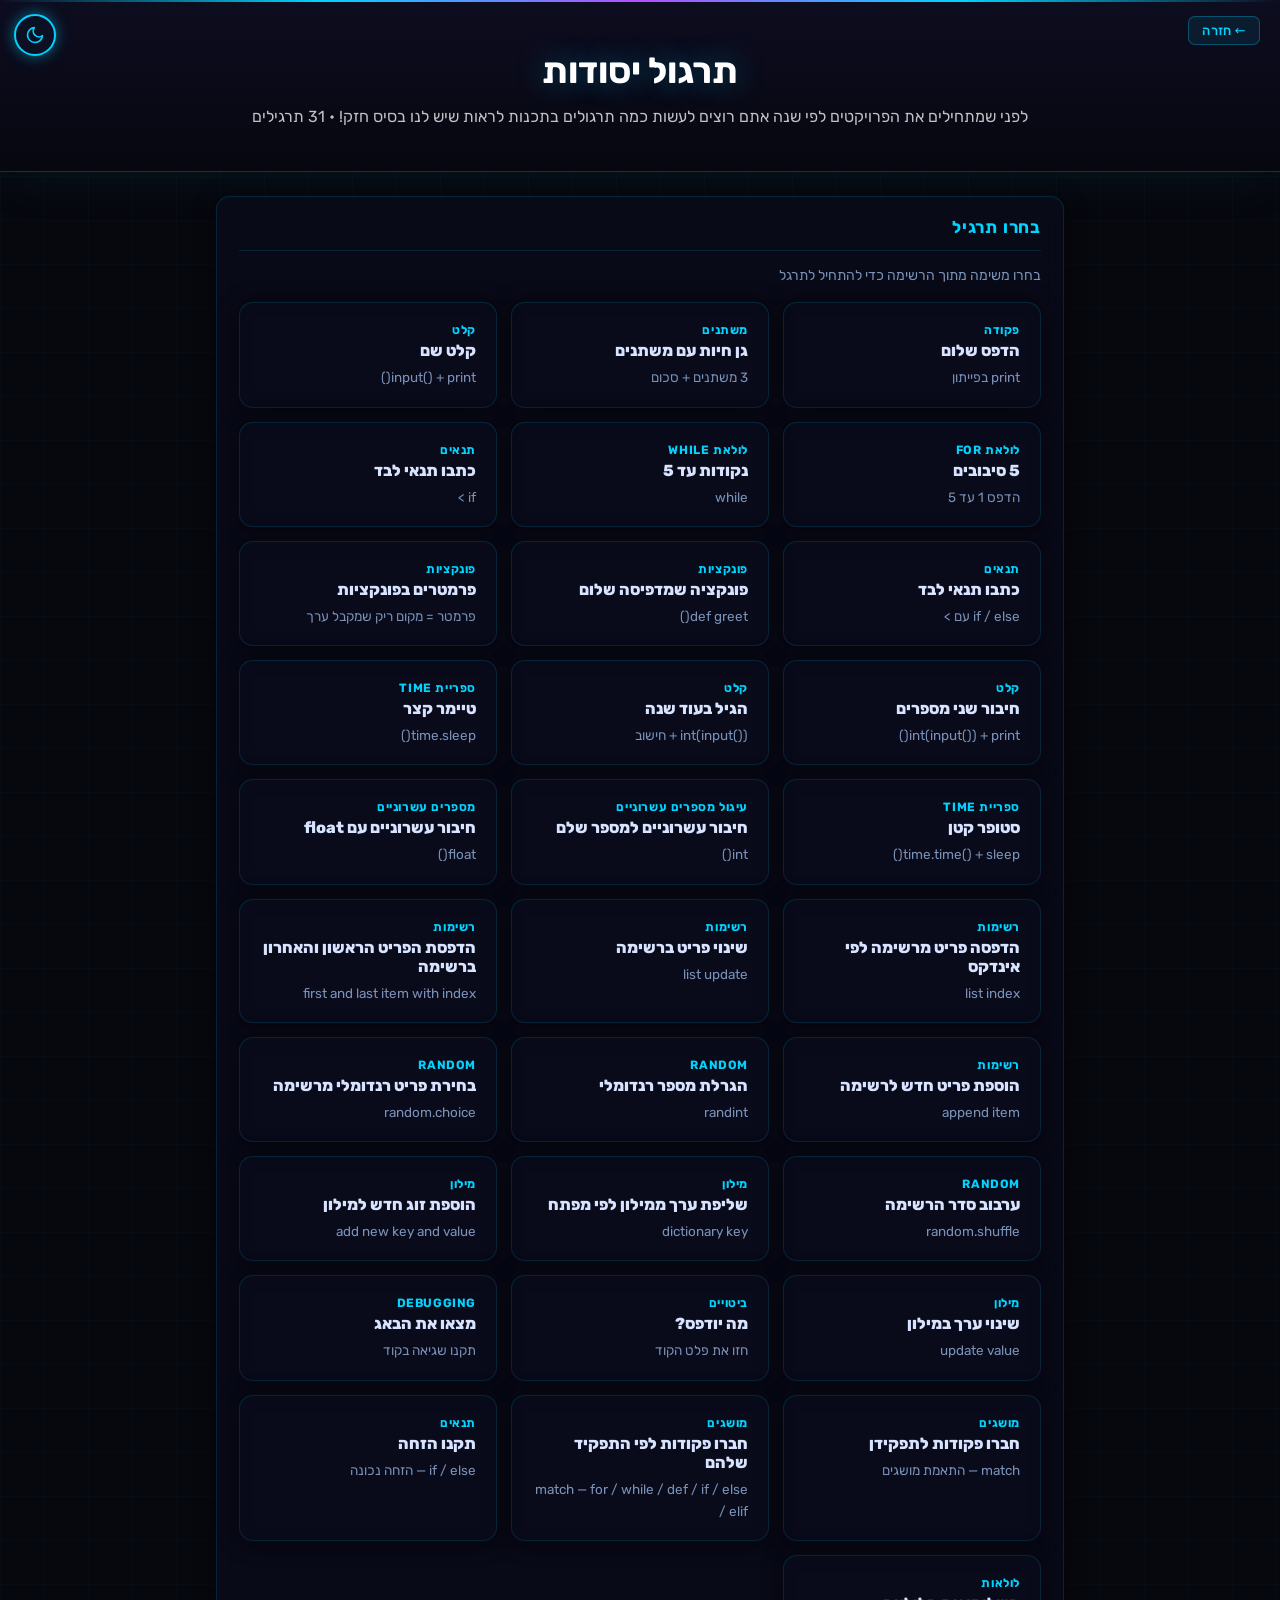
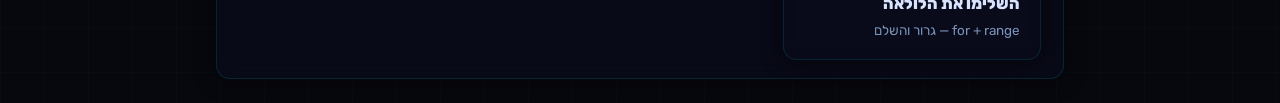
==== commit 08fee8bc: "Replace emoji icons with SVG crescent moon / sun outlines Dark mode shows crescent moon SVG outline," ====
--- a/category.html
+++ b/category.html
@@ -12,6 +12,7 @@
 </head>
 <body>
   <header class="top">
+    <button id="themeToggle" aria-label="החלף ערכת צבעים" title="החלף ערכת צבעים"><svg xmlns="http://www.w3.org/2000/svg" width="20" height="20" viewBox="0 0 24 24" fill="none" stroke="currentColor" stroke-width="2" stroke-linecap="round" stroke-linejoin="round"><path d="M21 12.79A9 9 0 1 1 11.21 3 7 7 0 0 0 21 12.79z"/></svg></button>
     <a class="link topBack" href="./index.html" onclick="if(history.length>1){history.back();return false}">← חזרה</a>
     <h1 id="catTitle">בחירת תרגיל</h1>
     <p id="catSub" class="sub"></p>
--- a/css/style.css
+++ b/css/style.css
@@ -585,27 +585,26 @@
 
 /* ===== Theme Toggle Button ===== */
 #themeToggle {
-  position: absolute;
-  top: 16px;
-  left: 20px;
-  width: 38px;
-  height: 38px;
+  position: fixed;
+  top: 14px;
+  left: 14px;
+  width: 42px;
+  height: 42px;
   border-radius: 50%;
-  border: 1px solid rgba(0,212,255,.4);
-  background: rgba(0,212,255,.08);
+  border: 2px solid #00D4FF;
+  background: #0D0F22;
   color: #00D4FF;
-  font-size: 18px;
+  font-size: 20px;
   cursor: pointer;
   display: grid;
   place-items: center;
-  transition: background .15s, box-shadow .15s, border-color .15s;
-  z-index: 10;
-  flex-shrink: 0;
+  transition: background .15s, box-shadow .15s;
+  z-index: 99999;
+  box-shadow: 0 0 14px rgba(0,212,255,.5);
 }
 #themeToggle:hover {
-  background: rgba(0,212,255,.18);
-  border-color: rgba(0,212,255,.75);
-  box-shadow: 0 0 18px rgba(0,212,255,.35);
+  background: #1a2040;
+  box-shadow: 0 0 24px rgba(0,212,255,.8);
 }
 
 /* =====================================================
@@ -804,15 +803,14 @@
 
 /* Theme toggle on light header */
 html[data-theme="light"] #themeToggle {
-  border: 1.5px solid rgba(255,255,255,.38);
-  background: rgba(255,255,255,.15);
-  color: #FFFFFF;
-  box-shadow: none;
+  border: 2px solid #0C8880;
+  background: #FFFFFF;
+  color: #0C8880;
+  box-shadow: 0 2px 10px rgba(10,80,80,.2);
 }
 html[data-theme="light"] #themeToggle:hover {
-  background: rgba(255,255,255,.28);
-  border-color: rgba(255,255,255,.65);
-  box-shadow: none;
+  background: #EAFAFA;
+  box-shadow: 0 2px 16px rgba(10,80,80,.35);
 }
 
 /* Badge */
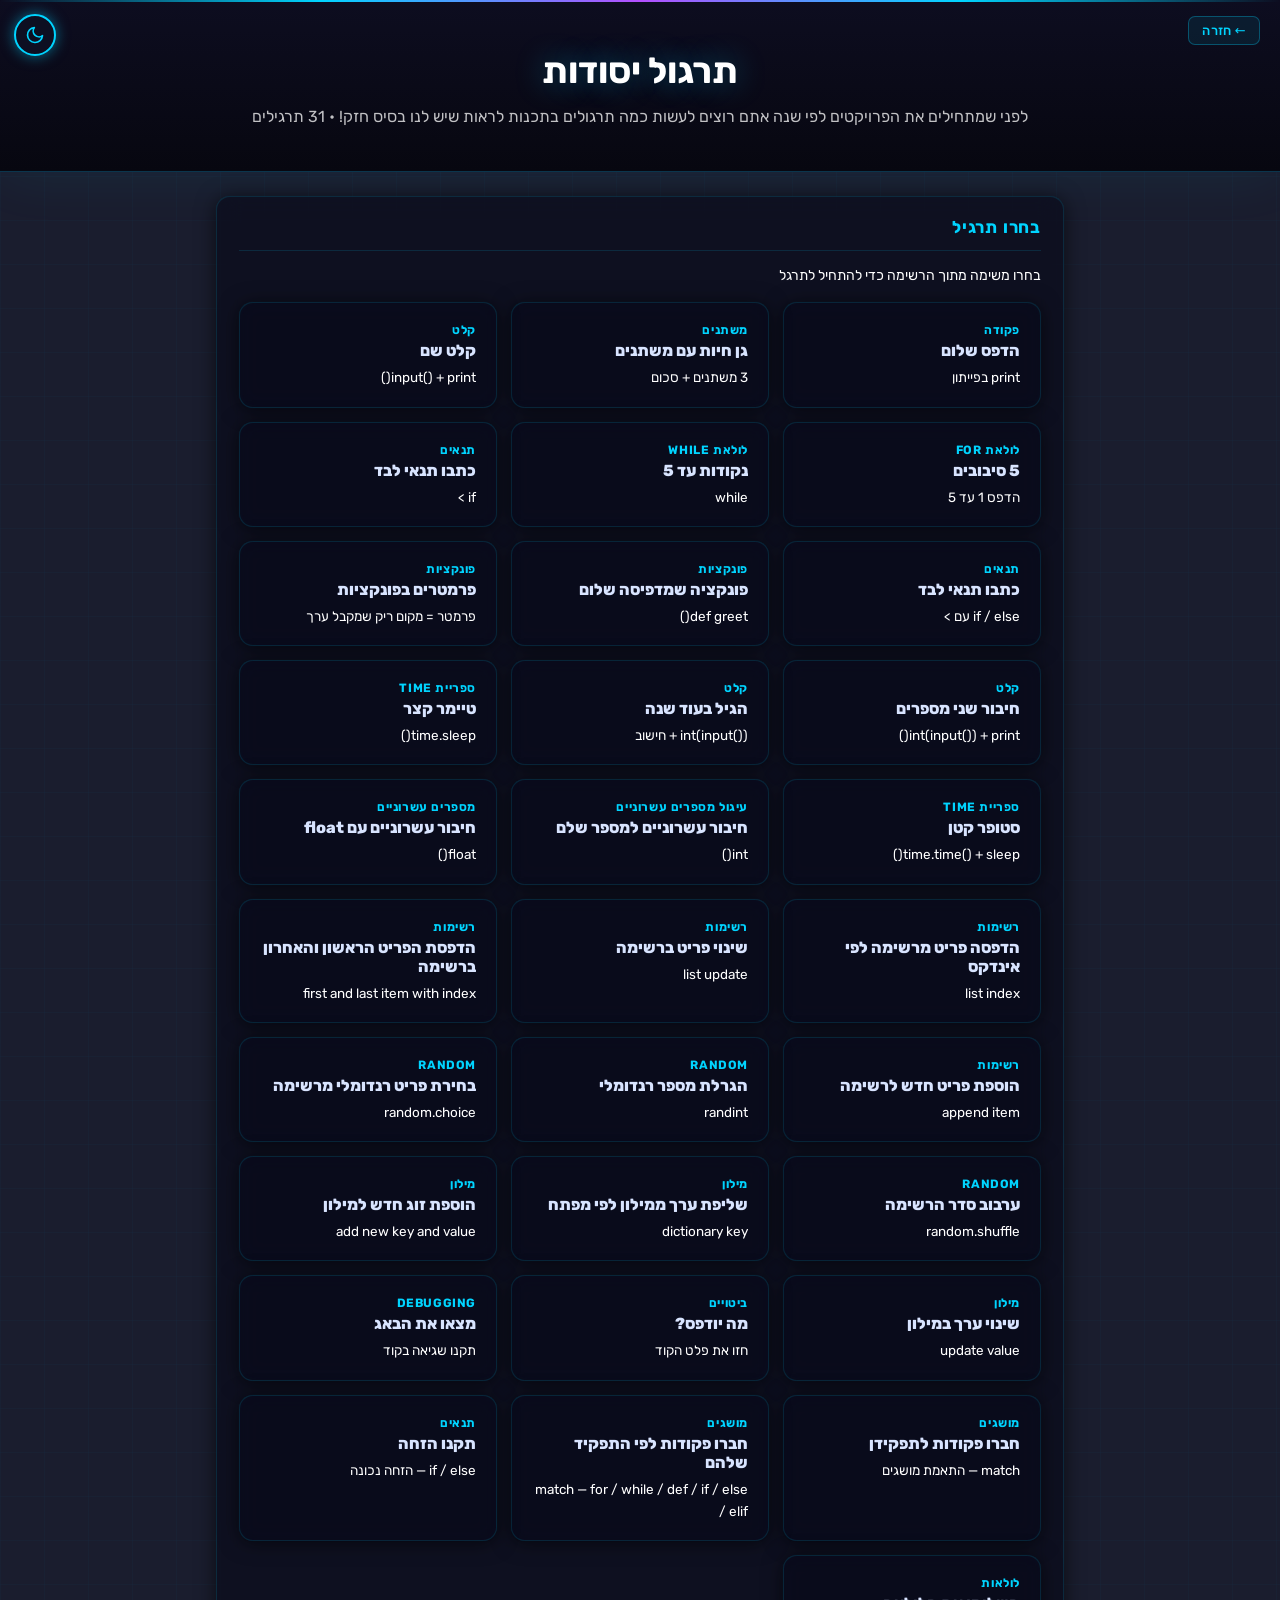
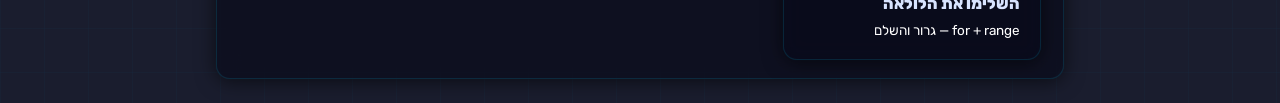
==== commit bc11efe9: "Add cache-busting ?v=5 to CSS link to force browser reload https://claude.ai/code/session_01A4ADFBLJ" ====
--- a/category.html
+++ b/category.html
@@ -7,7 +7,7 @@
   <link rel="preconnect" href="https://fonts.googleapis.com" />
   <link rel="preconnect" href="https://fonts.gstatic.com" crossorigin />
   <link href="https://fonts.googleapis.com/css2?family=Rubik:wght@400;500;700;900&display=swap" rel="stylesheet" />
-  <link rel="stylesheet" href="css/style.css" />
+  <link rel="stylesheet" href="css/style.css?v=5" />
   <script>document.documentElement.setAttribute("data-theme",localStorage.getItem("mindplay-theme")||"dark");</script>
 </head>
 <body>
--- a/css/style.css
+++ b/css/style.css
@@ -20,13 +20,13 @@
   --yellowBorder: rgba(255,229,0,.30);
 
   /* === Backgrounds === */
-  --bg:      #07070E;
-  --surface: rgba(255,255,255,.03);
-  --surface2: rgba(255,255,255,.015);
+  --bg:      #1A1D2E;
+  --surface: rgba(255,255,255,.06);
+  --surface2: rgba(255,255,255,.03);
 
   /* === Text === */
   --text:   #D8E4FF;
-  --muted:  #7A92B8;
+  --muted:  #ffffff;
   --muted2: #4A607A;
 
   /* === Borders === */
@@ -153,7 +153,7 @@
 h3 { font-size: 14.5px; font-weight: 500; }
 
 .sub {
-  color: rgba(180,210,255,.80);
+  color: white;
   margin: 10px 0 0;
   font-size: 16px;
   font-weight: 400;
@@ -401,23 +401,22 @@
   width: 100%;
   min-height: 190px;
   border-radius: var(--r-lg);
-  border: 1px solid rgba(0,212,255,.2);
-  background: #030610;
+  border: 2px solid #00D4FF;
+  background: #080C1A;
   color: #B8F0FF;
   padding: 14px;
-  box-shadow: inset 0 2px 12px rgba(0,0,0,.5), 0 0 20px rgba(0,212,255,.05);
+  box-shadow: 0 0 0 1px rgba(0,212,255,.15), 0 0 20px rgba(0,212,255,.2), inset 0 2px 12px rgba(0,0,0,.4);
   font-family: ui-monospace, SFMono-Regular, Menlo, Monaco, Consolas, monospace;
   font-size: 14px;
   direction: ltr;
   text-align: left;
   unicode-bidi: plaintext;
   resize: vertical;
-  transition: border-color .2s, box-shadow .2s;
+  transition: box-shadow .2s;
 }
 .editor:focus {
   outline: none;
-  border-color: rgba(0,212,255,.5);
-  box-shadow: inset 0 2px 12px rgba(0,0,0,.5), 0 0 20px rgba(0,212,255,.12);
+  box-shadow: 0 0 0 1px rgba(0,212,255,.3), 0 0 30px rgba(0,212,255,.4), inset 0 2px 12px rgba(0,0,0,.4);
 }
 
 .output {
